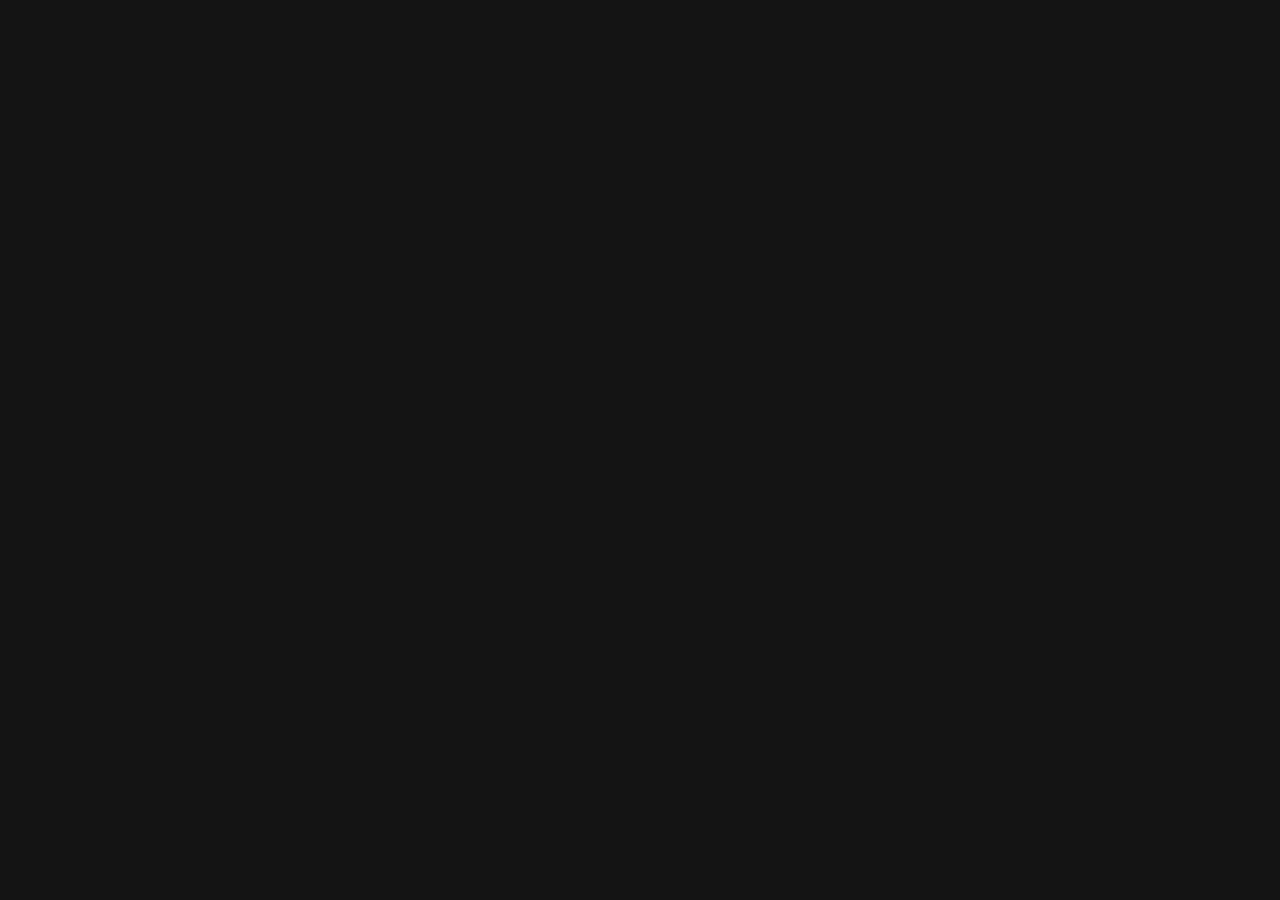
==== index.html @ 7014dcc1 "chameleon" ====
﻿<!DOCTYPE html>
<html lang="en" >
<head>
<meta charset="UTF-8">
<title>Chameleon</title>

<link rel="stylesheet" href="chameleon/css/style.css">

</head>
<body>

<div id="mouse-container">
	<div id="lottie"></div>
</div>
<div id="cursor_preloader"></div>

<script type="text/javascript" src='chameleon/js/lottie_light.min.js'></script>
<script type="text/javascript" src='chameleon/js/lottie_api.minified.js'></script>
<script type="text/javascript" src="chameleon/js/index.js"></script>
</body>
</html>
---- chameleon/css/style.css ----
:root {
  --chame-color: rgba(158, 231, 152, 1);
  --chame-color-eyes: rgba(158,231,152,1) ;
}

body,
html {
  background-color: rgba(255, 255, 255, 1);
  margin: 0px;
  height: 100%;
  overflow-x: hidden;
  overflow-y: auto;
}

#lottie {
  background-color: rgba(20, 20, 20, 1);
  width: 100%;
  height: 100%;
  position: absolute;
  left: 0px;
  top: 0px;
  display: block;
  overflow: hidden;
  transform: translate3d(0, 0, 0);
  box-sizing: border-box;
}

#mouse-container {
  width: 100%;
  height: 100%;
}

#mouse-container.active {
  cursor: url(../img/cursor_empty_32.png), url(../img/cursor_empty_32.cur), auto;
}

#cursor_preloader {
    cursor: url(../img/cursor_empty_32.png), url(../img/cursor_empty_32.cur), auto;
  position: absolute;
}

.chameleon_color {
  stroke: var(--chame-color);
  fill: var(--chame-color);
  transition: stroke 2s, fill 2s;
}

.chameleon_color_eyes {
  stroke: var(--chame-color-eyes);
  fill: var(--chame-color-eyes);
  transition: stroke 2s, fill 2s;
}

.mac_hidden .mac_arrow {
  display: none!important;
}

.default_hidden .default_arrow {
  display: none!important;
}
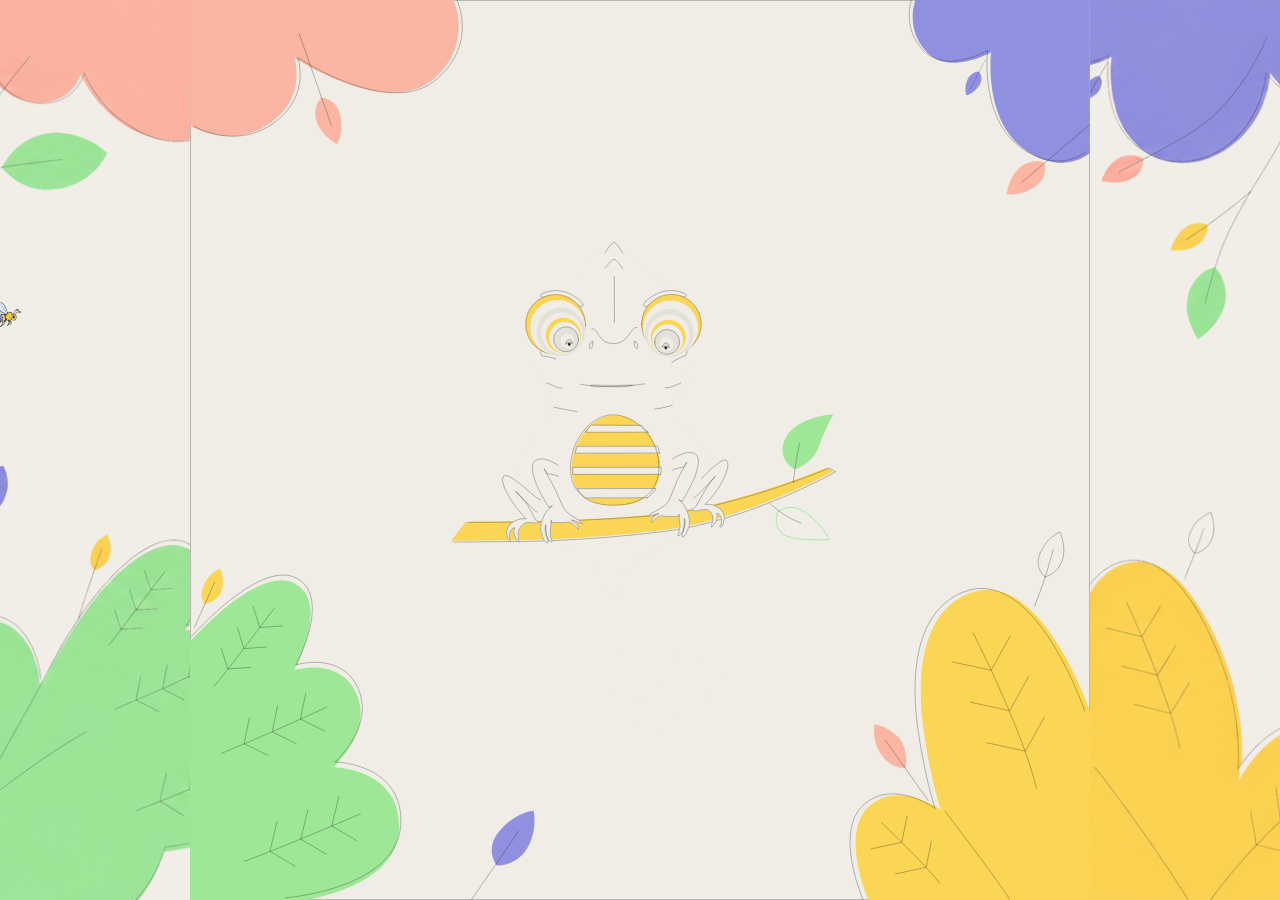
==== commit 4f962d40: "feat: expand chameleon animation to widescreen" ====
--- a/index.html
+++ b/index.html
@@ -1,21 +1,28 @@
-﻿<!DOCTYPE html>
-<html lang="en" >
+<!doctype html>
+<html lang="en">
 <head>
-<meta charset="UTF-8">
-<title>Chameleon</title>
-
-<link rel="stylesheet" href="chameleon/css/style.css">
-
+  <meta charset="utf-8">
+  <meta name="viewport" content="width=device-width, initial-scale=1, viewport-fit=cover">
+  <meta name="theme-color" content="#f1eee7">
+  <title>Chameleon</title>
+  <link rel="preload" href="chameleon/img/generated/widescreen-backdrop-v2.webp" as="image" type="image/webp">
+  <link rel="stylesheet" href="chameleon/css/style.css">
 </head>
 <body>
+  <main id="scene" aria-label="Interactive chameleon habitat">
+    <div class="wide-backdrop" aria-hidden="true"></div>
 
-<div id="mouse-container">
-	<div id="lottie"></div>
-</div>
-<div id="cursor_preloader"></div>
+    <div id="mouse-container">
+      <div id="lottie" aria-hidden="true"></div>
+    </div>
 
-<script type="text/javascript" src='chameleon/js/lottie_light.min.js'></script>
-<script type="text/javascript" src='chameleon/js/lottie_api.minified.js'></script>
-<script type="text/javascript" src="chameleon/js/index.js"></script>
+    <div id="prey-layer" aria-hidden="true"></div>
+    <div id="cursor_preloader" aria-hidden="true"></div>
+  </main>
+
+  <script src="chameleon/js/lottie_light.min.js"></script>
+  <script src="chameleon/js/lottie_api.minified.js"></script>
+  <script src="chameleon/js/index.js"></script>
+  <script src="chameleon/js/ecosystem.js"></script>
 </body>
-</html>+</html>
--- a/chameleon/css/style.css
+++ b/chameleon/css/style.css
@@ -1,60 +1,212 @@
 :root {
   --chame-color: rgba(158, 231, 152, 1);
-  --chame-color-eyes: rgba(158,231,152,1) ;
-}
-
-body,
-html {
-  background-color: rgba(255, 255, 255, 1);
-  margin: 0px;
-  height: 100%;
-  overflow-x: hidden;
-  overflow-y: auto;
-}
-
-#lottie {
-  background-color: rgba(20, 20, 20, 1);
+  --chame-color-eyes: rgba(158, 231, 152, 1);
+  --habitat-bg: #f1eee7;
+  color-scheme: light;
+}
+
+*,
+*::before,
+*::after {
+  box-sizing: border-box;
+}
+
+html,
+body {
   width: 100%;
   height: 100%;
-  position: absolute;
-  left: 0px;
-  top: 0px;
+  margin: 0;
+  overflow: hidden;
+  background: var(--habitat-bg);
+}
+
+body {
+  min-height: 100svh;
+  touch-action: none;
+  overscroll-behavior: none;
+}
+
+#scene {
+  position: fixed;
+  inset: 0;
+  min-width: 320px;
+  min-height: 320px;
+  overflow: hidden;
+  isolation: isolate;
+  background: var(--habitat-bg);
+}
+
+.wide-backdrop {
+  position: absolute;
+  z-index: 0;
+  inset: 0;
+  background-color: var(--habitat-bg);
+  background-image: url("../img/generated/widescreen-backdrop-v2.webp");
+  background-position: center;
+  background-repeat: no-repeat;
+  background-size: cover;
+}
+
+#mouse-container {
+  position: absolute;
+  z-index: 2;
+  inset: 0;
+}
+
+#lottie {
+  position: absolute;
+  top: 50%;
+  left: 50%;
   display: block;
-  overflow: hidden;
-  transform: translate3d(0, 0, 0);
-  box-sizing: border-box;
-}
-
-#mouse-container {
+  width: min(100vw, 100vh);
+  height: min(100vw, 100vh);
+  overflow: hidden;
+  background: transparent;
+  transform: translate3d(-50%, -50%, 0);
+}
+
+#lottie #border {
+  display: none !important;
+}
+
+#mouse-container.active {
+  cursor: url(../img/cursor_empty_32.png), url(../img/cursor_empty_32.cur), auto;
+}
+
+#cursor_preloader {
+  position: absolute;
+  cursor: url(../img/cursor_empty_32.png), url(../img/cursor_empty_32.cur), auto;
+}
+
+#prey-layer {
+  position: absolute;
+  z-index: 3;
+  inset: 0;
+  overflow: hidden;
+  pointer-events: none;
+}
+
+.prey {
+  --x: -100px;
+  --y: -100px;
+  --tilt: 0deg;
+  --direction: 1;
+  --state-scale: 1;
+  position: absolute;
+  top: 0;
+  left: 0;
+  width: clamp(36px, 2.65vw, 52px);
+  aspect-ratio: 1;
+  opacity: 0;
+  transform: translate3d(calc(var(--x) - 50%), calc(var(--y) - 50%), 0)
+    rotate(var(--tilt)) scaleX(var(--direction)) scale(var(--state-scale));
+  transform-origin: center;
+  will-change: transform, opacity;
+}
+
+.prey.is-visible {
+  opacity: 1;
+}
+
+.prey.is-targeted {
+  --state-scale: 1.08;
+  filter: saturate(1.08);
+}
+
+.prey.is-caught {
+  animation: prey-caught 360ms cubic-bezier(.65, 0, .9, .45) forwards;
+}
+
+.prey__sprite {
+  display: block;
   width: 100%;
   height: 100%;
-}
-
-#mouse-container.active {
-  cursor: url(../img/cursor_empty_32.png), url(../img/cursor_empty_32.cur), auto;
-}
-
-#cursor_preloader {
-    cursor: url(../img/cursor_empty_32.png), url(../img/cursor_empty_32.cur), auto;
-  position: absolute;
+  object-fit: contain;
+  user-select: none;
+  -webkit-user-drag: none;
+}
+
+.prey--bee .prey__sprite {
+  animation: wingbeat 150ms ease-in-out infinite alternate;
+}
+
+.prey--mosquito .prey__sprite {
+  animation: wingbeat 105ms ease-in-out infinite alternate-reverse;
+}
+
+.prey--ant {
+  width: clamp(34px, 2.4vw, 48px);
+}
+
+.prey--ant .prey__sprite {
+  animation: ant-step 420ms ease-in-out infinite alternate;
 }
 
 .chameleon_color {
+  fill: var(--chame-color);
   stroke: var(--chame-color);
-  fill: var(--chame-color);
-  transition: stroke 2s, fill 2s;
+  transition: fill 2s, stroke 2s;
 }
 
 .chameleon_color_eyes {
+  fill: var(--chame-color-eyes);
   stroke: var(--chame-color-eyes);
-  fill: var(--chame-color-eyes);
-  transition: stroke 2s, fill 2s;
-}
-
-.mac_hidden .mac_arrow {
-  display: none!important;
-}
-
+  transition: fill 2s, stroke 2s;
+}
+
+.mac_hidden .mac_arrow,
 .default_hidden .default_arrow {
-  display: none!important;
-}+  display: none !important;
+}
+
+@keyframes wingbeat {
+  from {
+    transform: translateY(-1px) rotate(-1deg) scaleY(.96);
+  }
+  to {
+    transform: translateY(1px) rotate(1deg) scaleY(1.025);
+  }
+}
+
+@keyframes ant-step {
+  from {
+    transform: translateY(0) rotate(-1deg);
+  }
+  to {
+    transform: translateY(-2px) rotate(1deg);
+  }
+}
+
+@keyframes prey-caught {
+  0% {
+    opacity: 1;
+    transform: translate3d(calc(var(--x) - 50%), calc(var(--y) - 50%), 0)
+      rotate(var(--tilt)) scaleX(var(--direction)) scale(1.08);
+  }
+  45% {
+    opacity: .88;
+    transform: translate3d(calc(var(--x) - 50%), calc(var(--y) - 50%), 0)
+      rotate(calc(var(--tilt) + 32deg)) scaleX(var(--direction)) scale(.62);
+  }
+  100% {
+    opacity: 0;
+    transform: translate3d(calc(var(--x) - 50%), calc(var(--y) - 50%), 0)
+      rotate(calc(var(--tilt) + 96deg)) scaleX(var(--direction)) scale(0);
+  }
+}
+
+@media (max-aspect-ratio: 1/1) {
+  .wide-backdrop {
+    background-size: auto 100%;
+  }
+
+  .prey {
+    width: clamp(32px, 8vw, 46px);
+  }
+}
+
+@media (prefers-reduced-motion: reduce) {
+  .prey__sprite {
+    animation: none;
+  }
+}
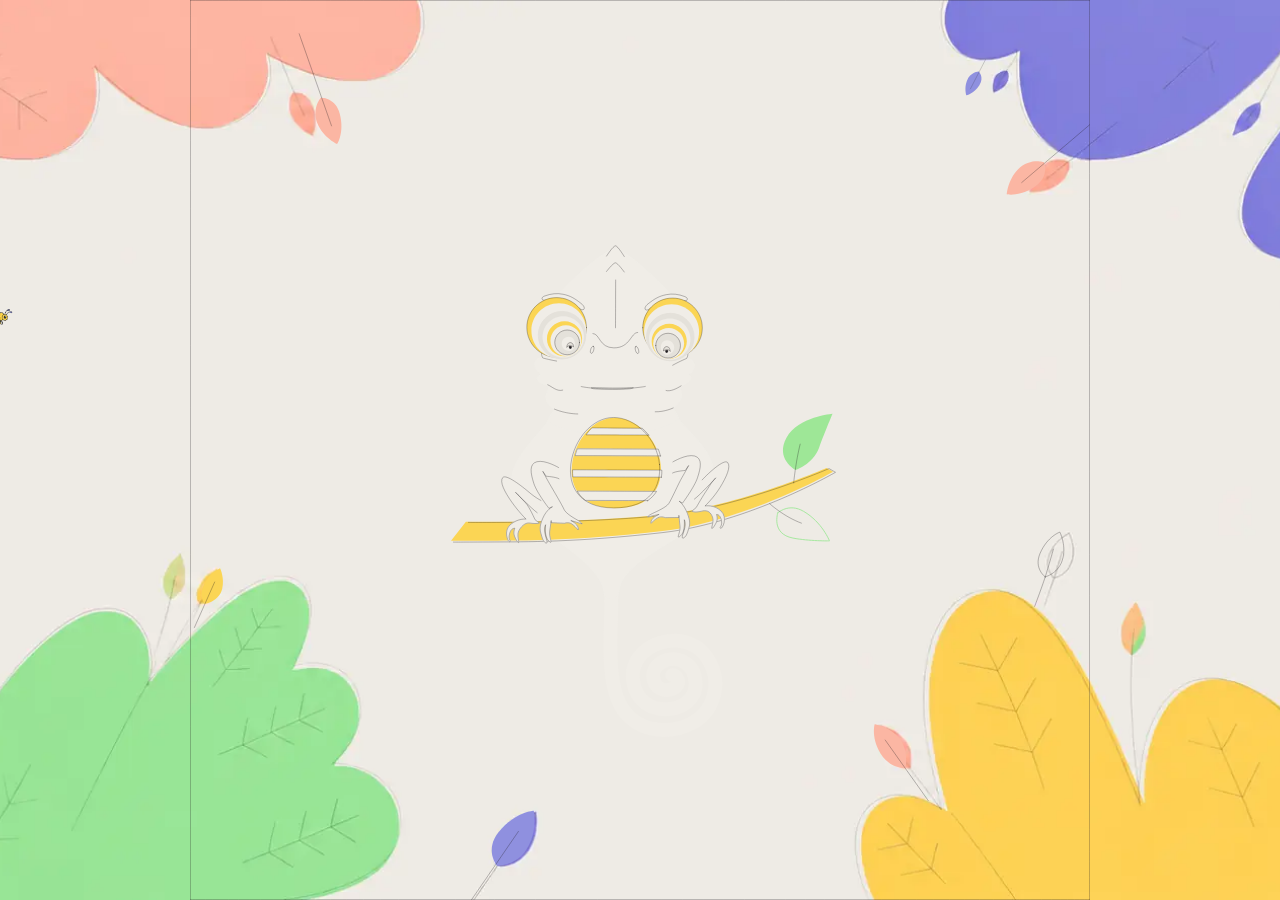
==== commit 7d912cd0: "fix: unify widescreen habitat foliage" ====
--- a/index.html
+++ b/index.html
@@ -5,7 +5,7 @@
   <meta name="viewport" content="width=device-width, initial-scale=1, viewport-fit=cover">
   <meta name="theme-color" content="#f1eee7">
   <title>Chameleon</title>
-  <link rel="preload" href="chameleon/img/generated/widescreen-backdrop-v2.webp" as="image" type="image/webp">
+  <link rel="preload" href="chameleon/img/generated/widescreen-backdrop-v3.webp" as="image" type="image/webp">
   <link rel="stylesheet" href="chameleon/css/style.css">
 </head>
 <body>
--- a/chameleon/css/style.css
+++ b/chameleon/css/style.css
@@ -41,7 +41,7 @@
   z-index: 0;
   inset: 0;
   background-color: var(--habitat-bg);
-  background-image: url("../img/generated/widescreen-backdrop-v2.webp");
+  background-image: url("../img/generated/widescreen-backdrop-v3.webp");
   background-position: center;
   background-repeat: no-repeat;
   background-size: cover;
@@ -65,7 +65,12 @@
   transform: translate3d(-50%, -50%, 0);
 }
 
-#lottie #border {
+#lottie #border,
+#lottie #bg,
+#lottie #leaf_1,
+#lottie #leaf_2,
+#lottie #leaf_3,
+#lottie #leaf_4 {
   display: none !important;
 }
 
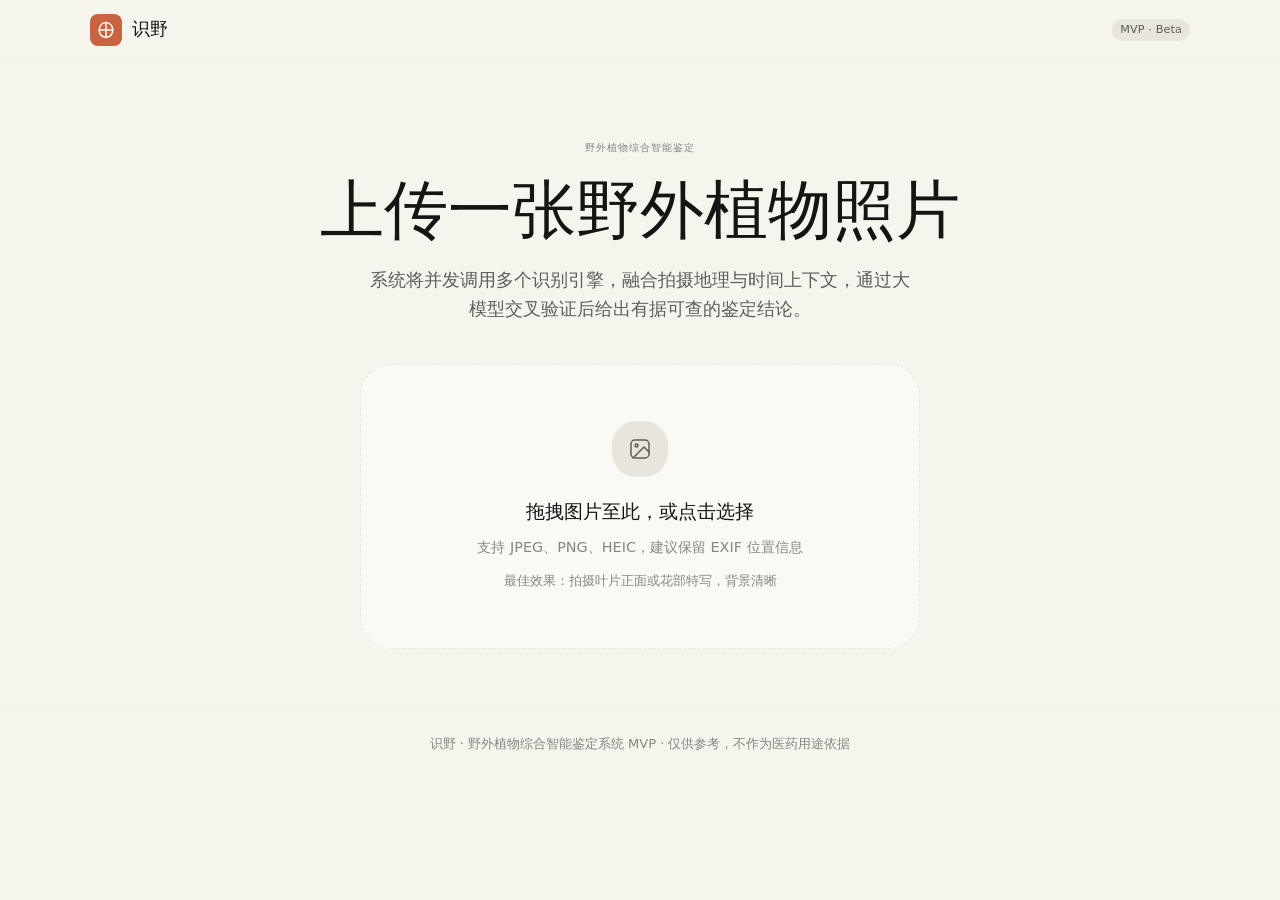
==== commit c35349e5: "open" ====
--- a/index.html
+++ b/index.html
@@ -1,28 +1,1187 @@
-<!doctype html>
-<html lang="en">
+<!DOCTYPE html>
+<html lang="zh-CN">
 <head>
-  <meta charset="utf-8">
-  <meta name="viewport" content="width=device-width, initial-scale=1, viewport-fit=cover">
-  <meta name="theme-color" content="#f1eee7">
-  <title>Chameleon</title>
-  <link rel="preload" href="chameleon/img/generated/widescreen-backdrop-v3.webp" as="image" type="image/webp">
-  <link rel="stylesheet" href="chameleon/css/style.css">
+<meta charset="UTF-8">
+<meta name="viewport" content="width=device-width, initial-scale=1.0">
+<title>识野 · 野外植物综合鉴定</title>
+<style>
+/* ─── DESIGN TOKENS ──────────────────────────────────────────────── */
+:root {
+  --near-black:   #141413;
+  --terracotta:   #c96442;
+  --coral:        #d97757;
+  --parchment:    #f5f4ed;
+  --ivory:        #faf9f5;
+  --pure-white:   #ffffff;
+  --warm-sand:    #e8e6dc;
+  --dark-surface: #30302e;
+  --deep-dark:    #141413;
+  --charcoal:     #4d4c48;
+  --olive-gray:   #5e5d59;
+  --stone-gray:   #87867f;
+  --dark-warm:    #3d3d3a;
+  --warm-silver:  #b0aea5;
+  --border-cream: #f0eee6;
+  --border-warm:  #e8e6dc;
+  --border-dark:  #30302e;
+  --ring-warm:    #d1cfc5;
+  --ring-deep:    #c2c0b6;
+  --error:        #b53333;
+  --focus-blue:   #3898ec;
+
+  --serif: Georgia, 'Times New Roman', serif;
+  --sans:  system-ui, -apple-system, sans-serif;
+  --mono:  'Courier New', monospace;
+
+  --radius-sm:  8px;
+  --radius-md:  12px;
+  --radius-lg:  16px;
+  --radius-xl:  24px;
+  --radius-2xl: 32px;
+}
+
+/* ─── RESET & BASE ───────────────────────────────────────────────── */
+*, *::before, *::after { box-sizing: border-box; margin: 0; padding: 0; }
+html { scroll-behavior: smooth; }
+body {
+  background: var(--parchment);
+  color: var(--near-black);
+  font-family: var(--sans);
+  font-size: 16px;
+  line-height: 1.6;
+  min-height: 100vh;
+  -webkit-font-smoothing: antialiased;
+}
+
+/* ─── TYPOGRAPHY ─────────────────────────────────────────────────── */
+.t-display  { font-family: var(--serif); font-size: clamp(2.2rem,5vw,4rem);   font-weight: 500; line-height: 1.10; }
+.t-heading  { font-family: var(--serif); font-size: clamp(1.8rem,4vw,3.25rem);font-weight: 500; line-height: 1.20; }
+.t-subhead  { font-family: var(--serif); font-size: clamp(1.3rem,3vw,2rem);   font-weight: 500; line-height: 1.10; }
+.t-title    { font-family: var(--serif); font-size: 1.3rem;  font-weight: 500; line-height: 1.20; }
+.t-body-lg  { font-family: var(--sans);  font-size: 1.25rem; font-weight: 400; line-height: 1.60; }
+.t-body     { font-family: var(--sans);  font-size: 1rem;    font-weight: 400; line-height: 1.60; }
+.t-caption  { font-family: var(--sans);  font-size: 0.875rem;font-weight: 400; line-height: 1.43; color: var(--stone-gray); }
+.t-label    { font-family: var(--sans);  font-size: 0.75rem; font-weight: 500; line-height: 1.25; letter-spacing: 0.12px; }
+.t-overline { font-family: var(--sans);  font-size: 0.625rem;font-weight: 400; letter-spacing: 0.5px; text-transform: uppercase; color: var(--stone-gray); }
+
+/* ─── LAYOUT ─────────────────────────────────────────────────────── */
+.container { max-width: 1100px; margin: 0 auto; padding: 0 24px; }
+.container-narrow { max-width: 720px; margin: 0 auto; padding: 0 24px; }
+
+/* ─── NAV ────────────────────────────────────────────────────────── */
+.nav {
+  position: sticky; top: 0; z-index: 100;
+  background: var(--parchment);
+  border-bottom: 1px solid var(--border-cream);
+  padding: 0 24px;
+}
+.nav-inner {
+  max-width: 1100px; margin: 0 auto;
+  display: flex; align-items: center; justify-content: space-between;
+  height: 60px;
+}
+.nav-brand {
+  display: flex; align-items: center; gap: 10px;
+  text-decoration: none; color: var(--near-black);
+}
+.nav-brand-icon {
+  width: 32px; height: 32px;
+  background: var(--terracotta);
+  border-radius: 8px;
+  display: flex; align-items: center; justify-content: center;
+  color: var(--ivory);
+  font-size: 16px;
+}
+.nav-brand-name {
+  font-family: var(--serif);
+  font-size: 1.15rem; font-weight: 500;
+  color: var(--near-black);
+}
+.nav-badge {
+  background: var(--warm-sand);
+  color: var(--olive-gray);
+  font-size: 0.7rem; font-weight: 500;
+  padding: 2px 8px;
+  border-radius: 20px;
+  letter-spacing: 0.12px;
+}
+
+/* ─── PAGES (SPA) ────────────────────────────────────────────────── */
+.page { display: none; animation: fadeIn 0.35s ease; }
+.page.active { display: block; }
+@keyframes fadeIn { from { opacity: 0; transform: translateY(8px); } to { opacity: 1; transform: translateY(0); } }
+
+/* ─── PAGE: UPLOAD ───────────────────────────────────────────────── */
+.hero-section {
+  padding: 72px 0 56px;
+  text-align: center;
+}
+.hero-overline {
+  display: inline-block;
+  font-family: var(--sans); font-size: 0.625rem; font-weight: 400;
+  letter-spacing: 1px; text-transform: uppercase;
+  color: var(--stone-gray);
+  margin-bottom: 20px;
+}
+.hero-title { color: var(--near-black); margin-bottom: 20px; }
+.hero-subtitle {
+  color: var(--olive-gray);
+  font-size: 1.1rem; line-height: 1.65;
+  max-width: 540px; margin: 0 auto 40px;
+}
+
+/* Upload zone */
+.upload-zone {
+  border: 1.5px dashed var(--border-warm);
+  border-radius: var(--radius-2xl);
+  background: var(--ivory);
+  padding: 56px 32px;
+  cursor: pointer;
+  transition: border-color 0.2s, background 0.2s, box-shadow 0.2s;
+  text-align: center;
+  max-width: 560px;
+  margin: 0 auto;
+  position: relative;
+}
+.upload-zone:hover, .upload-zone.drag-over {
+  border-color: var(--terracotta);
+  background: var(--pure-white);
+  box-shadow: 0 0 0 4px rgba(201,100,66,0.08);
+}
+.upload-zone input[type="file"] {
+  position: absolute; inset: 0; opacity: 0; cursor: pointer;
+  width: 100%; height: 100%;
+}
+.upload-icon {
+  width: 56px; height: 56px; margin: 0 auto 20px;
+  background: var(--warm-sand);
+  border-radius: var(--radius-xl);
+  display: flex; align-items: center; justify-content: center;
+}
+.upload-icon svg { width: 24px; height: 24px; color: var(--olive-gray); }
+.upload-primary-text {
+  font-family: var(--serif); font-size: 1.2rem; font-weight: 500;
+  color: var(--near-black); margin-bottom: 8px;
+}
+.upload-sub-text { color: var(--stone-gray); font-size: 0.9rem; }
+.upload-hint { color: var(--stone-gray); font-size: 0.8rem; margin-top: 12px; }
+
+/* Image preview */
+.preview-wrap {
+  max-width: 560px; margin: 0 auto 24px;
+  position: relative; display: none;
+}
+.preview-wrap img {
+  width: 100%; border-radius: var(--radius-2xl);
+  box-shadow: rgba(0,0,0,0.08) 0px 4px 24px;
+  display: block;
+}
+.preview-change-btn {
+  position: absolute; top: 12px; right: 12px;
+  background: rgba(20,20,19,0.65);
+  color: var(--ivory); border: none; cursor: pointer;
+  padding: 6px 14px; border-radius: 20px;
+  font-size: 0.8rem; font-family: var(--sans);
+  backdrop-filter: blur(8px);
+  transition: background 0.2s;
+}
+.preview-change-btn:hover { background: rgba(20,20,19,0.85); }
+
+/* EXIF info strip */
+.exif-strip {
+  max-width: 560px; margin: 0 auto 28px;
+  background: var(--ivory);
+  border: 1px solid var(--border-cream);
+  border-radius: var(--radius-md);
+  padding: 14px 18px;
+  display: none;
+  gap: 20px;
+}
+.exif-strip.visible { display: flex; flex-wrap: wrap; }
+.exif-item { display: flex; align-items: center; gap: 7px; }
+.exif-dot {
+  width: 7px; height: 7px; border-radius: 50%;
+  background: var(--terracotta); flex-shrink: 0;
+}
+.exif-text { font-size: 0.82rem; color: var(--olive-gray); }
+
+/* EXIF missing fallback */
+.exif-fallback {
+  max-width: 560px; margin: 0 auto 28px;
+  background: var(--ivory);
+  border: 1px solid var(--border-warm);
+  border-radius: var(--radius-md);
+  padding: 18px 20px;
+  display: none;
+}
+.exif-fallback.visible { display: block; }
+.exif-fallback-title {
+  font-family: var(--serif); font-size: 0.95rem; font-weight: 500;
+  color: var(--near-black); margin-bottom: 14px;
+  display: flex; align-items: center; gap: 8px;
+}
+.exif-fallback-grid {
+  display: grid; grid-template-columns: 1fr 1fr; gap: 10px;
+}
+.exif-select {
+  width: 100%; padding: 9px 12px;
+  background: var(--pure-white);
+  border: 1px solid var(--border-warm);
+  border-radius: var(--radius-sm);
+  font-family: var(--sans); font-size: 0.875rem;
+  color: var(--near-black); cursor: pointer;
+  appearance: none;
+  background-image: url("data:image/svg+xml,%3Csvg xmlns='http://www.w3.org/2000/svg' width='12' height='8' viewBox='0 0 12 8'%3E%3Cpath d='M1 1l5 5 5-5' stroke='%2387867f' stroke-width='1.5' fill='none' stroke-linecap='round'/%3E%3C/svg%3E");
+  background-repeat: no-repeat; background-position: right 12px center;
+  padding-right: 32px;
+  transition: border-color 0.2s, box-shadow 0.2s;
+}
+.exif-select:focus {
+  outline: none;
+  border-color: var(--focus-blue);
+  box-shadow: 0 0 0 3px rgba(56,152,236,0.15);
+}
+
+/* Buttons */
+.btn {
+  display: inline-flex; align-items: center; gap: 8px;
+  padding: 11px 20px; border-radius: var(--radius-md);
+  font-family: var(--sans); font-size: 0.9375rem; font-weight: 500;
+  cursor: pointer; border: none; text-decoration: none;
+  transition: box-shadow 0.15s, transform 0.1s, background 0.15s;
+  user-select: none;
+}
+.btn:active { transform: scale(0.98); }
+.btn-primary {
+  background: var(--terracotta); color: var(--ivory);
+  box-shadow: 0 0 0 1px rgba(201,100,66,0.3);
+}
+.btn-primary:hover {
+  background: #b85a3b;
+  box-shadow: 0 0 0 3px rgba(201,100,66,0.2);
+}
+.btn-primary:disabled {
+  background: var(--stone-gray); box-shadow: none; cursor: not-allowed;
+  transform: none;
+}
+.btn-secondary {
+  background: var(--warm-sand); color: var(--charcoal);
+  box-shadow: 0 0 0 1px var(--ring-warm);
+}
+.btn-secondary:hover { box-shadow: 0 0 0 2px var(--ring-deep); }
+
+.btn-row {
+  max-width: 560px; margin: 0 auto;
+  display: flex; gap: 12px; justify-content: center; flex-wrap: wrap;
+}
+
+/* ─── PAGE: PROCESSING ───────────────────────────────────────────── */
+.processing-section {
+  padding: 80px 0 80px;
+  text-align: center;
+}
+.processing-image-wrap {
+  width: 160px; height: 160px; margin: 0 auto 36px;
+  border-radius: var(--radius-2xl);
+  overflow: hidden;
+  box-shadow: rgba(0,0,0,0.1) 0px 4px 24px;
+  position: relative;
+}
+.processing-image-wrap img { width: 100%; height: 100%; object-fit: cover; }
+.processing-image-wrap::after {
+  content: '';
+  position: absolute; inset: 0;
+  border-radius: var(--radius-2xl);
+  box-shadow: inset 0 0 0 2px rgba(201,100,66,0.25);
+  animation: pulse-border 2s ease-in-out infinite;
+}
+@keyframes pulse-border {
+  0%,100% { box-shadow: inset 0 0 0 2px rgba(201,100,66,0.15), 0 0 0 0 rgba(201,100,66,0); }
+  50% { box-shadow: inset 0 0 0 2px rgba(201,100,66,0.40), 0 0 0 8px rgba(201,100,66,0.05); }
+}
+
+.processing-title {
+  font-family: var(--serif); font-size: 1.5rem; font-weight: 500;
+  color: var(--near-black); margin-bottom: 8px;
+}
+.processing-subtitle { color: var(--stone-gray); font-size: 0.9rem; margin-bottom: 48px; }
+
+/* Steps */
+.steps-list {
+  max-width: 480px; margin: 0 auto;
+  display: flex; flex-direction: column; gap: 0;
+}
+.step-item {
+  display: flex; align-items: flex-start; gap: 16px;
+  padding: 18px 20px;
+  border-radius: var(--radius-md);
+  transition: background 0.3s;
+  position: relative;
+}
+.step-item:not(:last-child)::after {
+  content: '';
+  position: absolute; left: 32px; bottom: 0;
+  width: 1px; height: 0;
+  background: var(--border-warm);
+  transform: translateX(-50%);
+}
+.step-icon-wrap {
+  width: 36px; height: 36px; flex-shrink: 0;
+  border-radius: 50%;
+  display: flex; align-items: center; justify-content: center;
+  font-size: 14px; font-weight: 600;
+  transition: all 0.3s;
+}
+.step-icon-wrap.pending {
+  background: var(--warm-sand); color: var(--stone-gray);
+  box-shadow: 0 0 0 1px var(--ring-warm);
+}
+.step-icon-wrap.running {
+  background: var(--terracotta); color: var(--ivory);
+  box-shadow: 0 0 0 3px rgba(201,100,66,0.2);
+  animation: spin-pulse 1.2s ease-in-out infinite;
+}
+.step-icon-wrap.done {
+  background: var(--near-black); color: var(--ivory);
+}
+.step-icon-wrap.error {
+  background: var(--error); color: var(--ivory);
+}
+@keyframes spin-pulse {
+  0%,100% { box-shadow: 0 0 0 3px rgba(201,100,66,0.2); }
+  50% { box-shadow: 0 0 0 6px rgba(201,100,66,0.1); }
+}
+.step-content { flex: 1; text-align: left; }
+.step-name { font-size: 0.9375rem; font-weight: 500; color: var(--near-black); }
+.step-desc { font-size: 0.8125rem; color: var(--stone-gray); margin-top: 2px; }
+
+.step-item.running { background: rgba(201,100,66,0.04); }
+.step-item.done .step-name { color: var(--olive-gray); }
+
+/* Source badges */
+.source-badges {
+  max-width: 480px; margin: 24px auto 0;
+  display: flex; flex-wrap: wrap; gap: 8px; justify-content: center;
+}
+.source-badge {
+  display: flex; align-items: center; gap: 6px;
+  padding: 5px 12px;
+  background: var(--ivory);
+  border: 1px solid var(--border-cream);
+  border-radius: 20px;
+  font-size: 0.78rem; color: var(--olive-gray);
+  transition: all 0.3s;
+}
+.source-badge.active {
+  background: var(--warm-sand);
+  border-color: var(--ring-warm);
+  color: var(--charcoal);
+}
+.source-badge.done {
+  background: var(--near-black); color: var(--warm-silver);
+  border-color: transparent;
+}
+.badge-dot {
+  width: 6px; height: 6px; border-radius: 50%;
+  background: var(--border-warm); transition: background 0.3s;
+}
+.source-badge.active .badge-dot { background: var(--terracotta); animation: dot-blink 1s infinite; }
+.source-badge.done .badge-dot { background: var(--warm-silver); }
+@keyframes dot-blink { 0%,100% { opacity: 1; } 50% { opacity: 0.3; } }
+
+/* ─── PAGE: RESULT ───────────────────────────────────────────────── */
+.result-section { padding: 56px 0 80px; }
+
+/* Verdict hero */
+.verdict-hero {
+  background: var(--near-black);
+  border-radius: var(--radius-2xl);
+  padding: 40px 48px;
+  margin-bottom: 32px;
+  display: grid;
+  grid-template-columns: 180px 1fr;
+  gap: 40px;
+  align-items: center;
+}
+.verdict-image {
+  width: 180px; height: 180px;
+  border-radius: var(--radius-xl);
+  object-fit: cover;
+  box-shadow: rgba(0,0,0,0.4) 0px 8px 32px;
+  flex-shrink: 0;
+}
+.verdict-meta { color: var(--warm-silver); }
+.verdict-confidence {
+  display: inline-flex; align-items: center; gap: 6px;
+  font-family: var(--sans); font-size: 0.7rem; font-weight: 500;
+  letter-spacing: 0.8px; text-transform: uppercase;
+  color: var(--stone-gray); margin-bottom: 14px;
+}
+.verdict-confidence-dot {
+  width: 7px; height: 7px; border-radius: 50%;
+}
+.conf-high .verdict-confidence-dot { background: #6fcf7a; }
+.conf-medium .verdict-confidence-dot { background: #f2c464; }
+.conf-low .verdict-confidence-dot { background: var(--coral); }
+.verdict-name-cn {
+  font-family: var(--serif); font-size: clamp(2rem,4vw,2.8rem);
+  font-weight: 500; line-height: 1.1;
+  color: var(--pure-white); margin-bottom: 8px;
+}
+.verdict-name-la {
+  font-style: italic;
+  color: var(--warm-silver); font-size: 1.1rem; margin-bottom: 20px;
+}
+.verdict-family {
+  display: flex; flex-wrap: wrap; gap: 8px;
+}
+.verdict-tag {
+  background: var(--dark-surface);
+  color: var(--warm-silver);
+  padding: 4px 12px; border-radius: 20px;
+  font-size: 0.78rem;
+  border: 1px solid var(--border-dark);
+}
+
+/* Evidence cards grid */
+.evidence-grid {
+  display: grid;
+  grid-template-columns: 1fr 1fr;
+  gap: 20px;
+  margin-bottom: 24px;
+}
+.evidence-card {
+  background: var(--ivory);
+  border: 1px solid var(--border-cream);
+  border-radius: var(--radius-lg);
+  padding: 28px;
+  box-shadow: rgba(0,0,0,0.04) 0px 4px 24px;
+}
+.evidence-card-title {
+  font-family: var(--serif); font-size: 1.05rem; font-weight: 500;
+  color: var(--near-black); margin-bottom: 16px;
+  display: flex; align-items: center; gap: 8px;
+}
+.evidence-card-icon {
+  width: 28px; height: 28px; border-radius: 7px;
+  background: var(--warm-sand);
+  display: flex; align-items: center; justify-content: center;
+  font-size: 13px; flex-shrink: 0;
+}
+.evidence-body { font-size: 0.875rem; line-height: 1.7; color: var(--olive-gray); }
+
+/* Source comparison table */
+.source-table { width: 100%; border-collapse: collapse; }
+.source-table th {
+  font-size: 0.72rem; font-weight: 500; letter-spacing: 0.12px;
+  color: var(--stone-gray); text-align: left;
+  padding: 0 12px 10px; border-bottom: 1px solid var(--border-cream);
+}
+.source-table td {
+  padding: 11px 12px;
+  font-size: 0.85rem; color: var(--olive-gray);
+  border-bottom: 1px solid var(--border-cream);
+  vertical-align: top;
+}
+.source-table tr:last-child td { border-bottom: none; }
+.source-name { font-weight: 500; color: var(--near-black); }
+.score-bar-wrap { display: flex; align-items: center; gap: 8px; }
+.score-bar {
+  height: 4px; border-radius: 2px;
+  background: var(--border-warm);
+  flex: 1; position: relative; overflow: hidden;
+}
+.score-bar-fill {
+  position: absolute; left: 0; top: 0; height: 100%;
+  background: var(--terracotta); border-radius: 2px;
+  transition: width 0.8s ease;
+}
+.score-val { font-size: 0.78rem; color: var(--stone-gray); flex-shrink: 0; }
+
+/* Context card */
+.context-card {
+  background: var(--ivory);
+  border: 1px solid var(--border-cream);
+  border-radius: var(--radius-lg);
+  padding: 28px;
+  margin-bottom: 24px;
+  box-shadow: rgba(0,0,0,0.04) 0px 4px 24px;
+}
+.context-items {
+  display: flex; flex-wrap: wrap; gap: 12px; margin-top: 14px;
+}
+.context-item {
+  display: flex; align-items: center; gap: 8px;
+  background: var(--warm-sand);
+  padding: 8px 14px; border-radius: var(--radius-sm);
+}
+.context-item-icon { font-size: 15px; }
+.context-item-text { font-size: 0.875rem; color: var(--charcoal); }
+
+/* Reasoning card */
+.reasoning-card {
+  background: var(--near-black);
+  border-radius: var(--radius-lg);
+  padding: 32px;
+  margin-bottom: 24px;
+}
+.reasoning-card-title {
+  font-family: var(--serif); font-size: 1.05rem; font-weight: 500;
+  color: var(--pure-white); margin-bottom: 16px;
+  display: flex; align-items: center; gap: 8px;
+}
+.reasoning-body {
+  font-size: 0.9rem; line-height: 1.75; color: var(--warm-silver);
+}
+.reasoning-highlight {
+  color: var(--coral); font-style: italic;
+}
+.reasoning-excluded {
+  margin-top: 16px; padding-top: 16px;
+  border-top: 1px solid var(--border-dark);
+}
+.reasoning-excluded-title {
+  font-size: 0.72rem; font-weight: 500; letter-spacing: 0.5px;
+  text-transform: uppercase; color: var(--stone-gray); margin-bottom: 10px;
+}
+.excluded-items { display: flex; flex-direction: column; gap: 6px; }
+.excluded-item {
+  display: flex; align-items: flex-start; gap: 8px;
+  font-size: 0.82rem; color: var(--stone-gray);
+}
+.excluded-x {
+  color: var(--error); font-weight: 600; flex-shrink: 0; margin-top: 1px;
+}
+
+/* Authority card */
+.authority-card {
+  background: var(--ivory);
+  border: 1px solid var(--border-cream);
+  border-radius: var(--radius-lg);
+  padding: 28px;
+  margin-bottom: 24px;
+  box-shadow: rgba(0,0,0,0.04) 0px 4px 24px;
+}
+.authority-source-badge {
+  display: inline-flex; align-items: center; gap: 5px;
+  background: var(--warm-sand); color: var(--olive-gray);
+  font-size: 0.72rem; font-weight: 500;
+  padding: 3px 10px; border-radius: 20px;
+  margin-bottom: 14px;
+}
+.authority-body { font-size: 0.875rem; line-height: 1.75; color: var(--olive-gray); }
+.authority-body p + p { margin-top: 12px; }
+.authority-dist {
+  margin-top: 16px; padding-top: 16px;
+  border-top: 1px solid var(--border-cream);
+  font-size: 0.82rem; color: var(--stone-gray);
+}
+.authority-dist strong { color: var(--near-black); }
+
+/* Action row */
+.action-row {
+  display: flex; gap: 12px; justify-content: center;
+  flex-wrap: wrap; padding-top: 8px;
+}
+
+/* ─── TOAST ──────────────────────────────────────────────────────── */
+.toast {
+  position: fixed; bottom: 28px; left: 50%;
+  transform: translateX(-50%) translateY(80px);
+  background: var(--near-black); color: var(--ivory);
+  padding: 12px 24px; border-radius: var(--radius-md);
+  font-size: 0.875rem; z-index: 200;
+  transition: transform 0.3s ease, opacity 0.3s;
+  opacity: 0; pointer-events: none;
+  white-space: nowrap;
+}
+.toast.show { transform: translateX(-50%) translateY(0); opacity: 1; }
+
+/* ─── FOOTER ─────────────────────────────────────────────────────── */
+.footer {
+  border-top: 1px solid var(--border-cream);
+  padding: 28px 24px;
+  text-align: center;
+}
+.footer-text { font-size: 0.8125rem; color: var(--stone-gray); }
+
+/* ─── RESPONSIVE ─────────────────────────────────────────────────── */
+@media (max-width: 767px) {
+  .verdict-hero {
+    grid-template-columns: 1fr;
+    text-align: center;
+    padding: 32px 24px;
+  }
+  .verdict-image { width: 140px; height: 140px; margin: 0 auto; }
+  .verdict-family { justify-content: center; }
+  .evidence-grid { grid-template-columns: 1fr; }
+  .exif-fallback-grid { grid-template-columns: 1fr; }
+}
+@media (max-width: 479px) {
+  .hero-section { padding: 48px 0 40px; }
+  .upload-zone { padding: 40px 20px; }
+}
+
+/* ─── DIVIDER ────────────────────────────────────────────────────── */
+.section-divider {
+  height: 1px; background: var(--border-cream);
+  margin: 0; max-width: 1100px; margin: 0 auto;
+}
+</style>
 </head>
 <body>
-  <main id="scene" aria-label="Interactive chameleon habitat">
-    <div class="wide-backdrop" aria-hidden="true"></div>
-
-    <div id="mouse-container">
-      <div id="lottie" aria-hidden="true"></div>
+
+<!-- NAV -->
+<nav class="nav">
+  <div class="nav-inner">
+    <a class="nav-brand" href="#" onclick="goTo('upload'); return false;">
+      <div class="nav-brand-icon">
+        <svg width="18" height="18" viewBox="0 0 24 24" fill="none" stroke="currentColor" stroke-width="2" stroke-linecap="round" stroke-linejoin="round">
+          <path d="M12 2C6 2 3 7 3 12s3 9 9 10c6-1 9-5 9-10S18 2 12 2z"/>
+          <path d="M12 2v20M3 12h18"/>
+        </svg>
+      </div>
+      <span class="nav-brand-name">识野</span>
+    </a>
+    <span class="nav-badge">MVP · Beta</span>
+  </div>
+</nav>
+
+<!-- ═══════════════════════════════════════════════════════════════ -->
+<!-- PAGE: UPLOAD                                                     -->
+<!-- ═══════════════════════════════════════════════════════════════ -->
+<div id="page-upload" class="page active">
+  <section class="hero-section">
+    <div class="container-narrow">
+      <span class="hero-overline">野外植物综合智能鉴定</span>
+      <h1 class="t-display hero-title">上传一张野外植物照片</h1>
+      <p class="hero-subtitle t-body-lg">
+        系统将并发调用多个识别引擎，融合拍摄地理与时间上下文，通过大模型交叉验证后给出有据可查的鉴定结论。
+      </p>
+
+      <!-- Preview (hidden until image chosen) -->
+      <div class="preview-wrap" id="preview-wrap">
+        <img id="preview-img" src="" alt="预览">
+        <button class="preview-change-btn" onclick="resetUpload()">更换图片</button>
+      </div>
+
+      <!-- Upload zone (hidden after image chosen) -->
+      <div class="upload-zone" id="upload-zone"
+        ondragover="handleDragOver(event)"
+        ondragleave="handleDragLeave(event)"
+        ondrop="handleDrop(event)">
+        <input type="file" id="file-input" accept="image/*" onchange="handleFileSelect(event)">
+        <div class="upload-icon">
+          <svg viewBox="0 0 24 24" fill="none" stroke="currentColor" stroke-width="1.5" stroke-linecap="round" stroke-linejoin="round">
+            <rect x="3" y="3" width="18" height="18" rx="4"/>
+            <circle cx="8.5" cy="8.5" r="1.5"/>
+            <polyline points="21 15 16 10 5 21"/>
+          </svg>
+        </div>
+        <div class="upload-primary-text">拖拽图片至此，或点击选择</div>
+        <div class="upload-sub-text">支持 JPEG、PNG、HEIC，建议保留 EXIF 位置信息</div>
+        <div class="upload-hint">最佳效果：拍摄叶片正面或花部特写，背景清晰</div>
+      </div>
+
+      <!-- EXIF info strip -->
+      <div class="exif-strip" id="exif-strip">
+        <div class="exif-item">
+          <div class="exif-dot"></div>
+          <span class="exif-text" id="exif-location">—</span>
+        </div>
+        <div class="exif-item">
+          <div class="exif-dot"></div>
+          <span class="exif-text" id="exif-season">—</span>
+        </div>
+        <div class="exif-item">
+          <div class="exif-dot"></div>
+          <span class="exif-text" id="exif-altitude">—</span>
+        </div>
+      </div>
+
+      <!-- EXIF fallback selector -->
+      <div class="exif-fallback" id="exif-fallback">
+        <div class="exif-fallback-title">
+          <svg width="16" height="16" viewBox="0 0 24 24" fill="none" stroke="currentColor" stroke-width="2" stroke-linecap="round"><circle cx="12" cy="12" r="10"/><line x1="12" y1="8" x2="12" y2="12"/><circle cx="12" cy="16" r="0.5" fill="currentColor"/></svg>
+          未检测到位置信息，请手动补充拍摄背景
+        </div>
+        <div class="exif-fallback-grid">
+          <select class="exif-select" id="manual-region">
+            <option value="">拍摄大区（选填）</option>
+            <option value="中国西南地区">中国西南</option>
+            <option value="中国西北地区">中国西北</option>
+            <option value="青藏高原">青藏高原</option>
+            <option value="华南地区">华南</option>
+            <option value="华东地区">华东</option>
+            <option value="华北地区">华北</option>
+            <option value="东北地区">东北</option>
+            <option value="境外热带地区">境外热带</option>
+          </select>
+          <select class="exif-select" id="manual-season">
+            <option value="">拍摄季节（选填）</option>
+            <option value="春季">春季（3–5月）</option>
+            <option value="夏季">夏季（6–8月）</option>
+            <option value="秋季">秋季（9–11月）</option>
+            <option value="冬季">冬季（12–2月）</option>
+          </select>
+          <select class="exif-select" id="manual-altitude">
+            <option value="">海拔范围（选填）</option>
+            <option value="低海拔区域">低海拔（<500m）</option>
+            <option value="中海拔区域">中海拔（500–1500m）</option>
+            <option value="高海拔生境">高海拔（>1500m）</option>
+          </select>
+        </div>
+      </div>
+
+      <!-- CTA -->
+      <div class="btn-row" id="cta-row" style="display:none;">
+        <button class="btn btn-primary" id="start-btn" onclick="startAnalysis()">
+          <svg width="16" height="16" viewBox="0 0 24 24" fill="none" stroke="currentColor" stroke-width="2" stroke-linecap="round"><path d="M9 18l6-6-6-6"/></svg>
+          开始鉴定
+        </button>
+        <button class="btn btn-secondary" onclick="resetUpload()">
+          重新选择
+        </button>
+      </div>
     </div>
-
-    <div id="prey-layer" aria-hidden="true"></div>
-    <div id="cursor_preloader" aria-hidden="true"></div>
-  </main>
-
-  <script src="chameleon/js/lottie_light.min.js"></script>
-  <script src="chameleon/js/lottie_api.minified.js"></script>
-  <script src="chameleon/js/index.js"></script>
-  <script src="chameleon/js/ecosystem.js"></script>
+  </section>
+</div>
+
+<!-- ═══════════════════════════════════════════════════════════════ -->
+<!-- PAGE: PROCESSING                                                 -->
+<!-- ═══════════════════════════════════════════════════════════════ -->
+<div id="page-processing" class="page">
+  <section class="processing-section">
+    <div class="container-narrow">
+      <div class="processing-image-wrap">
+        <img id="proc-img" src="" alt="正在分析">
+      </div>
+      <p class="processing-title">正在综合鉴定</p>
+      <p class="processing-subtitle">多源探针并发中，预计 15–30 秒</p>
+
+      <div class="steps-list" id="steps-list">
+        <!-- Dynamically rendered -->
+      </div>
+
+      <div class="source-badges" id="source-badges">
+        <!-- Dynamically rendered -->
+      </div>
+    </div>
+  </section>
+</div>
+
+<!-- ═══════════════════════════════════════════════════════════════ -->
+<!-- PAGE: RESULT                                                     -->
+<!-- ═══════════════════════════════════════════════════════════════ -->
+<div id="page-result" class="page">
+  <section class="result-section">
+    <div class="container">
+
+      <!-- Verdict hero (dark) -->
+      <div class="verdict-hero conf-high" id="verdict-hero">
+        <img class="verdict-image" id="result-img" src="" alt="鉴定图片">
+        <div class="verdict-meta">
+          <div class="verdict-confidence">
+            <div class="verdict-confidence-dot"></div>
+            <span id="conf-label">高置信度</span>
+          </div>
+          <div class="verdict-name-cn" id="result-cn">—</div>
+          <div class="verdict-name-la" id="result-la">—</div>
+          <div class="verdict-family" id="result-tags"></div>
+        </div>
+      </div>
+
+      <!-- Context card -->
+      <div class="context-card" id="context-card" style="display:none;">
+        <div class="evidence-card-title">
+          <div class="evidence-card-icon">🌐</div>
+          时空拍摄背景
+        </div>
+        <div class="context-items" id="context-items"></div>
+      </div>
+
+      <!-- Evidence 2-col grid -->
+      <div class="evidence-grid">
+        <!-- Source table -->
+        <div class="evidence-card">
+          <div class="evidence-card-title">
+            <div class="evidence-card-icon">📊</div>
+            各来源识别结果
+          </div>
+          <table class="source-table">
+            <thead>
+              <tr>
+                <th>来源</th>
+                <th>识别结论</th>
+                <th>置信度</th>
+              </tr>
+            </thead>
+            <tbody id="source-tbody"></tbody>
+          </table>
+        </div>
+
+        <!-- Authority card -->
+        <div class="evidence-card authority-card" id="authority-card">
+          <div class="authority-source-badge">
+            <span>📖</span> iPlant.cn 权威数据
+          </div>
+          <div class="evidence-card-title" style="margin-bottom:12px;">
+            <div class="evidence-card-icon">🌿</div>
+            <span id="authority-title">—</span>
+          </div>
+          <div class="authority-body" id="authority-body">—</div>
+          <div class="authority-dist" id="authority-dist"></div>
+        </div>
+      </div>
+
+      <!-- Reasoning card (dark) -->
+      <div class="reasoning-card">
+        <div class="reasoning-card-title">
+          <svg width="20" height="20" viewBox="0 0 24 24" fill="none" stroke="currentColor" stroke-width="1.5" stroke-linecap="round"><path d="M21 15a2 2 0 0 1-2 2H7l-4 4V5a2 2 0 0 1 2-2h14a2 2 0 0 1 2 2z"/></svg>
+          大模型推理报告
+        </div>
+        <div class="reasoning-body" id="reasoning-body">—</div>
+        <div class="reasoning-excluded" id="reasoning-excluded" style="display:none;">
+          <div class="reasoning-excluded-title">已排除的候选</div>
+          <div class="excluded-items" id="excluded-items"></div>
+        </div>
+      </div>
+
+      <!-- Action row -->
+      <div class="action-row">
+        <button class="btn btn-primary" onclick="resetAll()">
+          <svg width="15" height="15" viewBox="0 0 24 24" fill="none" stroke="currentColor" stroke-width="2" stroke-linecap="round"><path d="M3 12a9 9 0 1 0 9-9 9.75 9.75 0 0 0-6.74 2.74L3 8"/><path d="M3 3v5h5"/></svg>
+          鉴定新图片
+        </button>
+        <button class="btn btn-secondary" onclick="copyResult()">
+          <svg width="15" height="15" viewBox="0 0 24 24" fill="none" stroke="currentColor" stroke-width="2" stroke-linecap="round"><rect x="9" y="9" width="13" height="13" rx="2"/><path d="M5 15H4a2 2 0 0 1-2-2V4a2 2 0 0 1 2-2h9a2 2 0 0 1 2 2v1"/></svg>
+          复制结论
+        </button>
+      </div>
+
+    </div>
+  </section>
+</div>
+
+<!-- FOOTER -->
+<footer class="footer">
+  <div class="footer-text">识野 · 野外植物综合智能鉴定系统 MVP · 仅供参考，不作为医药用途依据</div>
+</footer>
+
+<!-- TOAST -->
+<div class="toast" id="toast"></div>
+
+<script>
+/* ─── STATE ──────────────────────────────────────────────────────── */
+let state = {
+  imageFile: null,
+  imageDataUrl: null,
+  contextStr: null,
+  exifMissing: false,
+};
+
+/* ─── PAGE ROUTER ─────────────────────────────────────────────────── */
+function goTo(pageId) {
+  document.querySelectorAll('.page').forEach(p => p.classList.remove('active'));
+  const el = document.getElementById('page-' + pageId);
+  if (el) el.classList.add('active');
+  window.scrollTo({ top: 0, behavior: 'smooth' });
+}
+
+/* ─── FILE HANDLING ──────────────────────────────────────────────── */
+function handleDragOver(e) {
+  e.preventDefault();
+  document.getElementById('upload-zone').classList.add('drag-over');
+}
+function handleDragLeave(e) {
+  document.getElementById('upload-zone').classList.remove('drag-over');
+}
+function handleDrop(e) {
+  e.preventDefault();
+  document.getElementById('upload-zone').classList.remove('drag-over');
+  const file = e.dataTransfer.files[0];
+  if (file && file.type.startsWith('image/')) processFile(file);
+}
+function handleFileSelect(e) {
+  const file = e.target.files[0];
+  if (file) processFile(file);
+}
+
+function processFile(file) {
+  state.imageFile = file;
+  const reader = new FileReader();
+  reader.onload = (e) => {
+    state.imageDataUrl = e.target.result;
+    showPreview();
+    simulateExifExtraction();
+  };
+  reader.readAsDataURL(file);
+}
+
+function showPreview() {
+  document.getElementById('preview-img').src = state.imageDataUrl;
+  document.getElementById('preview-wrap').style.display = 'block';
+  document.getElementById('upload-zone').style.display = 'none';
+  document.getElementById('cta-row').style.display = 'flex';
+}
+
+function resetUpload() {
+  state.imageFile = null;
+  state.imageDataUrl = null;
+  document.getElementById('preview-wrap').style.display = 'none';
+  document.getElementById('upload-zone').style.display = 'block';
+  document.getElementById('cta-row').style.display = 'none';
+  document.getElementById('exif-strip').classList.remove('visible');
+  document.getElementById('exif-fallback').classList.remove('visible');
+  document.getElementById('file-input').value = '';
+}
+
+function resetAll() {
+  resetUpload();
+  goTo('upload');
+}
+
+/* ─── EXIF SIMULATION ────────────────────────────────────────────── */
+function simulateExifExtraction() {
+  // Simulate: 70% chance of having EXIF, 30% no EXIF
+  const hasExif = Math.random() > 0.3;
+  if (hasExif) {
+    const locations = ['云南省昆明市地区', '四川省成都市地区', '贵州省贵阳市地区', '广西壮族自治区桂林市地区'];
+    const seasons  = ['春季', '夏季', '秋季'];
+    const alts     = ['低海拔区域（约320米）', '中海拔区域（约980米）', '高海拔生境（约2400米）'];
+    const loc = locations[Math.floor(Math.random() * locations.length)];
+    const sea = seasons[Math.floor(Math.random() * seasons.length)];
+    const alt = alts[Math.floor(Math.random() * alts.length)];
+    document.getElementById('exif-location').textContent = '📍 ' + loc;
+    document.getElementById('exif-season').textContent   = '🌤 ' + sea;
+    document.getElementById('exif-altitude').textContent = '⛰ ' + alt;
+    document.getElementById('exif-strip').classList.add('visible');
+    document.getElementById('exif-fallback').classList.remove('visible');
+    state.exifMissing = false;
+    state.contextStr = `拍摄上下文特征：该图片拍摄于${sea}，位于${loc}的${alt}。`;
+  } else {
+    document.getElementById('exif-strip').classList.remove('visible');
+    document.getElementById('exif-fallback').classList.add('visible');
+    state.exifMissing = true;
+  }
+}
+
+/* ─── PROCESSING SIMULATION ──────────────────────────────────────── */
+const STEPS = [
+  { id: 'exif',    icon: '⌖',  name: '提取时空特征',    desc: '解析 EXIF 经纬度、海拔与拍摄时间' },
+  { id: 'probe',   icon: '⊹',  name: '多源并发识别',    desc: 'PlantNet · 百度 · iNaturalist · Gemini Vision' },
+  { id: 'verdict', icon: '◈',  name: '大模型逻辑裁决',  desc: '融合多源结论，排除地理矛盾，生成共识' },
+  { id: 'db',      icon: '⊞',  name: '权威数据库对照',  desc: '查询 iPlant.cn 权威形态描述与标准图' },
+];
+const SOURCES = ['PlantNet', '百度识图', 'iNaturalist', 'Gemini Vision'];
+
+function buildProcessingUI() {
+  const stepList = document.getElementById('steps-list');
+  stepList.innerHTML = STEPS.map(s => `
+    <div class="step-item pending" id="step-${s.id}">
+      <div class="step-icon-wrap pending" id="stepicon-${s.id}">${s.icon}</div>
+      <div class="step-content">
+        <div class="step-name">${s.name}</div>
+        <div class="step-desc">${s.desc}</div>
+      </div>
+    </div>`).join('');
+
+  const badgesEl = document.getElementById('source-badges');
+  badgesEl.innerHTML = SOURCES.map(s => `
+    <div class="source-badge" id="badge-${s}">
+      <div class="badge-dot"></div>
+      <span>${s}</span>
+    </div>`).join('');
+}
+
+function setStep(id, state) {
+  const item = document.getElementById('step-' + id);
+  const icon = document.getElementById('stepicon-' + id);
+  if (!item || !icon) return;
+  item.className = 'step-item ' + state;
+  icon.className = 'step-icon-wrap ' + state;
+  if (state === 'done') icon.textContent = '✓';
+  if (state === 'error') icon.textContent = '✕';
+}
+
+function setBadge(name, st) {
+  const el = document.getElementById('badge-' + name);
+  if (el) el.className = 'source-badge ' + st;
+}
+
+async function delay(ms) { return new Promise(r => setTimeout(r, ms)); }
+
+async function runProcessingAnimation() {
+  // Step 1: EXIF
+  setStep('exif', 'running');
+  await delay(1200);
+  setStep('exif', 'done');
+  // Step 2: probes
+  setStep('probe', 'running');
+  for (let i = 0; i < SOURCES.length; i++) {
+    setBadge(SOURCES[i], 'active');
+    await delay(800 + Math.random() * 600);
+    setBadge(SOURCES[i], 'done');
+  }
+  setStep('probe', 'done');
+  // Step 3: verdict
+  setStep('verdict', 'running');
+  await delay(2200);
+  setStep('verdict', 'done');
+  // Step 4: db
+  setStep('db', 'running');
+  await delay(1400);
+  setStep('db', 'done');
+  await delay(500);
+  showResult();
+}
+
+function startAnalysis() {
+  // Collect manual EXIF if needed
+  if (state.exifMissing) {
+    const region = document.getElementById('manual-region').value;
+    const season = document.getElementById('manual-season').value;
+    const alt    = document.getElementById('manual-altitude').value;
+    if (region || season || alt) {
+      state.contextStr = `拍摄上下文特征（用户补录）：该图片拍摄于${season || '未知季节'}，位于${region || '未知地域'}的${alt || '未知海拔'}。`;
+    } else {
+      state.contextStr = '提示：该图片缺少 EXIF 时空数据，请大模型仅依靠图像特征进行识别。';
+    }
+  }
+
+  document.getElementById('proc-img').src = state.imageDataUrl;
+  buildProcessingUI();
+  goTo('processing');
+  runProcessingAnimation();
+}
+
+/* ─── RESULT MOCK DATA ──────────────────────────────────────────── */
+const MOCK_RESULTS = [
+  {
+    confidence: 'high',
+    cn: '绿绒蒿',
+    la: 'Meconopsis integrifolia',
+    tags: ['罂粟科', '绿绒蒿属', '高山植物'],
+    sources: [
+      { name: 'PlantNet',      result: 'Meconopsis integrifolia', score: 0.91 },
+      { name: '百度识图',       result: '全缘叶绿绒蒿',            score: 0.88 },
+      { name: 'iNaturalist',   result: 'Meconopsis integrifolia', score: 0.85 },
+      { name: 'Gemini Vision', result: '绿绒蒿（全缘叶）',         score: 0.93 },
+    ],
+    reasoning: `四个来源对本植物的识别高度一致，均指向罂粟科绿绒蒿属的<span class="reasoning-highlight">全缘叶绿绒蒿（Meconopsis integrifolia）</span>。该物种为典型高山植物，分布于海拔2400–4500米的高山草甸与流石滩，在西南高海拔生境的春夏之交正是其盛花期，与图片所含时空背景完全吻合。`,
+    excluded: [
+      { name: 'Meconopsis punicea（红花绿绒蒿）', reason: '花色为深红色，与图中黄色花瓣不符' },
+    ],
+    authority: {
+      title: '全缘叶绿绒蒿',
+      body: `<p>多年生草本，高30–80厘米。茎直立，不分枝，具纵槽。基生叶丛生，叶片全缘，倒卵形至长圆状倒卵形，长8–25厘米，两面被黄褐色刚毛。</p><p>花单生于茎顶，大型，径8–12厘米，花瓣4–8枚，黄色，宽倒卵形。雄蕊多数，花丝丝状。</p>`,
+      dist: '<strong>分布：</strong>中国西南（云南、四川、西藏），生于海拔2400–4500米的高山草甸、针叶林缘和流石滩。'
+    }
+  },
+  {
+    confidence: 'medium',
+    cn: '龙胆',
+    la: 'Gentiana scabra',
+    tags: ['龙胆科', '龙胆属', '秋季开花'],
+    sources: [
+      { name: 'PlantNet',      result: 'Gentiana scabra',     score: 0.74 },
+      { name: '百度识图',       result: '粗糙龙胆',             score: 0.68 },
+      { name: 'iNaturalist',   result: 'Gentiana triflora',   score: 0.55 },
+      { name: 'Gemini Vision', result: '龙胆属植物',            score: 0.79 },
+    ],
+    reasoning: `多源结论基本指向<span class="reasoning-highlight">龙胆属（Gentiana）</span>，但 iNaturalist 与其余三源存在种级分歧（G. scabra vs G. triflora）。结合拍摄地理背景，两者在西南地区均有分布，形态区分依赖花萼裂片长度，建议补充花部特写图片以确认种级鉴定。`,
+    excluded: [
+      { name: 'Gentiana lutea（黄龙胆）', reason: '欧洲特有种，分布与拍摄地点不符' },
+    ],
+    authority: {
+      title: '粗糙龙胆',
+      body: `<p>多年生草本，高15–60厘米。茎直立，单生或数茎丛生，具棱，粗糙。叶对生，卵形至卵状披针形，无柄，边缘及背面中脉粗糙。</p><p>花序顶生或腋生，花5数，花冠蓝紫色，漏斗状钟形，裂片卵形，褶三角形，边缘啮蚀状。</p>`,
+      dist: '<strong>分布：</strong>中国华东、华南、西南，日本、朝鲜；生于山坡草地、路旁及林缘，海拔200–2000米。'
+    }
+  }
+];
+
+function showResult() {
+  const mock = MOCK_RESULTS[Math.floor(Math.random() * MOCK_RESULTS.length)];
+  renderResult(mock);
+  goTo('result');
+}
+
+/* ─── RENDER RESULT ──────────────────────────────────────────────── */
+function renderResult(data) {
+  // Image
+  document.getElementById('result-img').src = state.imageDataUrl;
+
+  // Confidence
+  const hero = document.getElementById('verdict-hero');
+  hero.className = 'verdict-hero conf-' + data.confidence;
+  const confLabels = { high: '高置信度', medium: '中等置信度', low: '低置信度' };
+  document.getElementById('conf-label').textContent = confLabels[data.confidence] || '—';
+
+  // Names
+  document.getElementById('result-cn').textContent = data.cn;
+  document.getElementById('result-la').textContent = data.la;
+
+  // Tags
+  document.getElementById('result-tags').innerHTML = data.tags
+    .map(t => `<span class="verdict-tag">${t}</span>`).join('');
+
+  // Context
+  if (state.contextStr && !state.contextStr.includes('缺少')) {
+    document.getElementById('context-card').style.display = 'block';
+    const parts = state.contextStr.replace('拍摄上下文特征：', '').replace('该图片', '').split('，');
+    document.getElementById('context-items').innerHTML = parts.map(p => `
+      <div class="context-item">
+        <span class="context-item-icon">📌</span>
+        <span class="context-item-text">${p.trim()}</span>
+      </div>`).join('');
+  }
+
+  // Source table
+  document.getElementById('source-tbody').innerHTML = data.sources.map(s => `
+    <tr>
+      <td><span class="source-name">${s.name}</span></td>
+      <td>${s.result}</td>
+      <td>
+        <div class="score-bar-wrap">
+          <div class="score-bar"><div class="score-bar-fill" style="width:${s.score * 100}%"></div></div>
+          <span class="score-val">${Math.round(s.score * 100)}%</span>
+        </div>
+      </td>
+    </tr>`).join('');
+
+  // Authority
+  document.getElementById('authority-title').textContent = data.authority.title;
+  document.getElementById('authority-body').innerHTML = data.authority.body;
+  document.getElementById('authority-dist').innerHTML = data.authority.dist;
+
+  // Reasoning
+  document.getElementById('reasoning-body').innerHTML = data.reasoning;
+  if (data.excluded && data.excluded.length) {
+    document.getElementById('reasoning-excluded').style.display = 'block';
+    document.getElementById('excluded-items').innerHTML = data.excluded.map(e => `
+      <div class="excluded-item">
+        <span class="excluded-x">✕</span>
+        <span><strong>${e.name}</strong>：${e.reason}</span>
+      </div>`).join('');
+  }
+}
+
+/* ─── COPY RESULT ─────────────────────────────────────────────────── */
+function copyResult() {
+  const cn = document.getElementById('result-cn').textContent;
+  const la = document.getElementById('result-la').textContent;
+  const text = `植物鉴定结论：${cn}（${la}）\n来源：识野野外植物综合智能鉴定系统`;
+  navigator.clipboard.writeText(text).then(() => showToast('结论已复制到剪贴板'));
+}
+
+/* ─── TOAST ──────────────────────────────────────────────────────── */
+function showToast(msg) {
+  const t = document.getElementById('toast');
+  t.textContent = msg;
+  t.classList.add('show');
+  setTimeout(() => t.classList.remove('show'), 2600);
+}
+</script>
 </body>
 </html>
